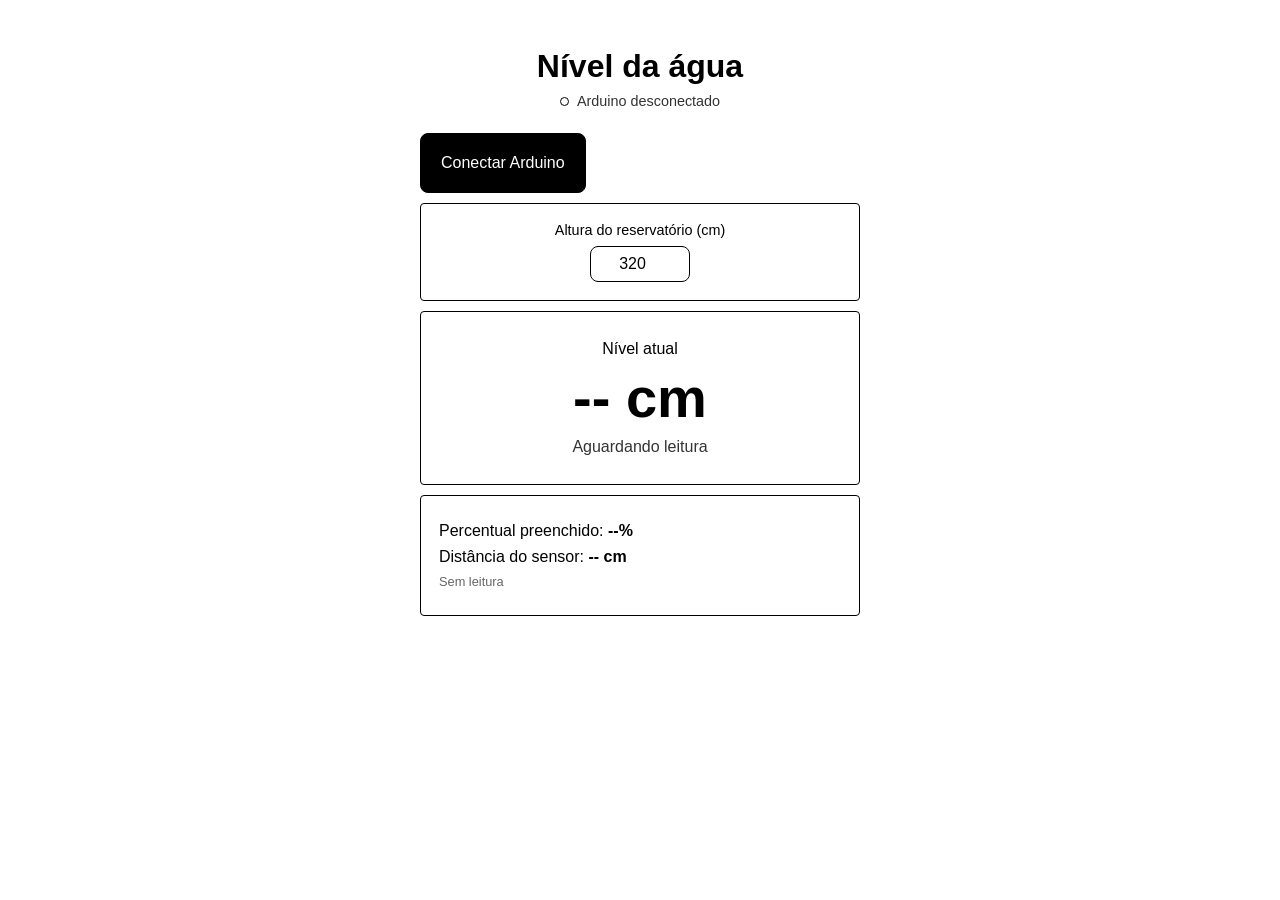
==== web/index.html @ fee064c9 "criação de uma interface web." ====
<!doctype html>
<html lang="pt-br">
  <head>
    <meta charset="UTF-8" />
    <meta name="viewport" content="width=device-width, initial-scale=1.0" />
    <title>Nível da água</title>
    <link rel="stylesheet" href="style.css" />
  </head>
  <body>
    <!-- Span é um pequeno texto utilizavel. -->
    <!-- label é um nome ou descrição de campo. -->  
    <!-- input é um campo de entrada de dados. -->  
    <main class="container">
      <h1>Nível da água</h1>
      <p class="connection">

        <span id="connectionIndicator" class="indicator"></span>
        <span id="connectionStatus">Arduino desconectado</span>
      </p>

      <button id="connectButton" class="button">Conectar Arduino</button>

      <section class="panel">
     
        <label for="tankHeight">Altura do reservatório (cm)</label>
        <input id="tankHeight" type="number" min="1" value="320" />
      </section>

      <section class="reading panel">
        <span>Nível atual</span>
        <strong><span id="levelValue">--</span> cm</strong>
        <p id="levelStatus">Aguardando leitura</p>
      </section>

      <section class="panel details">
        <p>Percentual preenchido: <strong><span id="percentageValue">--</span>%</strong></p>
        <p>Distância do sensor: <strong><span id="distanceValue">--</span> cm</strong></p>
        <p id="lastUpdate">Sem leitura</p>
      </section>
    </main>
    <script src="app.js"></script>
  </body>
</html>
---- web/style.css ----
:root {
  font-family: Arial, sans-serif;
  color: #000;
  background: #fff;
}

* {
  box-sizing: border-box;
}

body {
  margin: 0;
}

.container {
  width: 440px;
  margin: 0 auto;
  padding: 48px 0;
  text-align: center;
}

h1 {
  margin: 0 0 8px;
  font-size: 2rem;
}

.connection {
  display: flex;
  align-items: center;
  justify-content: center;
  gap: 8px;
  margin: 0 0 24px;
  color: #333;
  font-size: 0.9rem;
}

.indicator {
  width: 9px;
  height: 9px;
  border: 1px solid #000;
  border-radius: 50%;
  background: #fff;
}

.indicator-on {
  background: #000;
}

.button,
input {
  border: 1px solid #000;
  border-radius: 8px;
  font: inherit;
}

.button {
  display: flex;
  padding: 20px 20px;
  color: #fff;
  background: #000;
  cursor: pointer;
}

.button:hover {
  background: #333;
}

.panel {
  margin-top: 10px;
  padding: 18px;
  border: 1px solid #000;
  border-radius: 4px;
}

.panel label {
  display: block;
  margin-bottom: 8px;
  font-size: 0.9rem;
}

input {
  width: 100px;
  padding: 8px;
  color: #000;
  background: #fff;
  text-align: center;
}

.reading {
  padding: 28px 18px;
}

.reading > span {
  display: block;
}

.reading strong {
  display: block;
  margin: 12px 0;
  font-size: 3.5rem;
  line-height: 1;
}

.reading p {
  margin: 0;
  color: #333;
}

.details {
  text-align: left;
}

.details p {
  margin: 8px 0;
}

.details p:last-child {
  color: #666;
  font-size: 0.8rem;
}
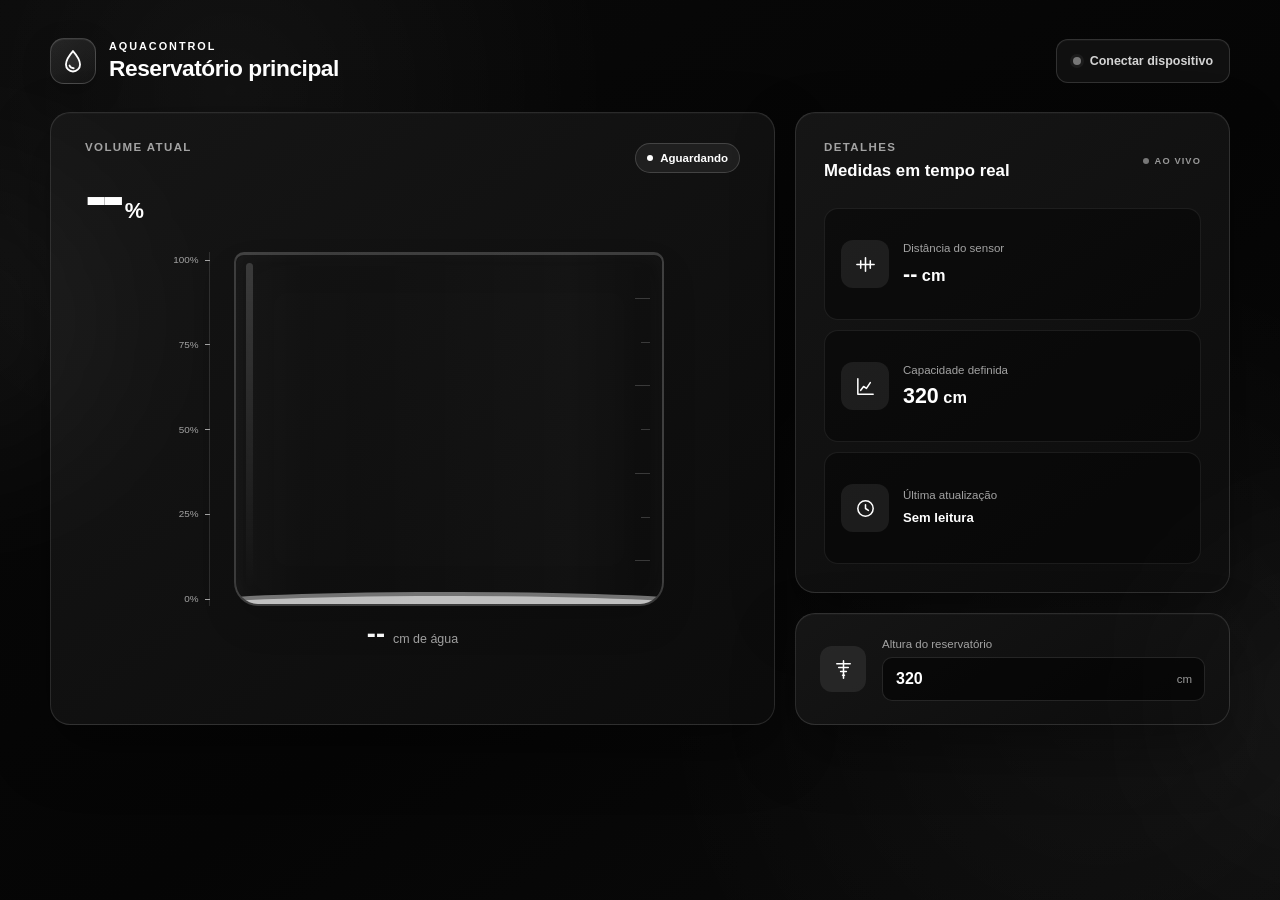
==== commit b7937e46: "Atualização da interface web." ====
--- a/web/index.html
+++ b/web/index.html
@@ -3,40 +3,113 @@
   <head>
     <meta charset="UTF-8" />
     <meta name="viewport" content="width=device-width, initial-scale=1.0" />
-    <title>Nível da água</title>
+    <meta name="theme-color" content="#07111f" />
+    <title>AquaControl | Monitor do Reservatório</title>
     <link rel="stylesheet" href="style.css" />
   </head>
   <body>
-    <!-- Span é um pequeno texto utilizavel. -->
-    <!-- label é um nome ou descrição de campo. -->  
-    <!-- input é um campo de entrada de dados. -->  
-    <main class="container">
-      <h1>Nível da água</h1>
-      <p class="connection">
+    <div class="ambient ambient-one"></div>
+    <div class="ambient ambient-two"></div>
 
-        <span id="connectionIndicator" class="indicator"></span>
-        <span id="connectionStatus">Arduino desconectado</span>
-      </p>
+    <main class="dashboard">
+      <header class="topbar">
+        <div class="brand">
+          <div class="brand-mark" aria-hidden="true">
+            <svg viewBox="0 0 24 24"><path d="M12 2.8S5.5 10.1 5.5 15.2a6.5 6.5 0 0 0 13 0C18.5 10.1 12 2.8 12 2.8Z"/><path d="M8.8 16.2c.6 1.7 2.1 2.5 3.8 2.5"/></svg>
+          </div>
+          <div>
+            <span class="eyebrow">AquaControl</span>
+            <h1>Reservatório principal</h1>
+          </div>
+        </div>
 
-      <button id="connectButton" class="button">Conectar Arduino</button>
+        <button id="connectButton" class="connect-button" type="button">
+          <span id="connectionIndicator" class="status-dot"></span>
+          <span id="connectionStatus">Conectar dispositivo</span>
+        </button>
+      </header>
 
-      <section class="panel">
-     
-        <label for="tankHeight">Altura do reservatório (cm)</label>
-        <input id="tankHeight" type="number" min="1" value="320" />
-      </section>
+      <div class="dashboard-grid">
+        <section class="tank-card card">
+          <div class="card-heading">
+            <div>
+              <span class="section-label">Volume atual</span>
+              <div class="percentage"><span id="percentageValue">--</span><small>%</small></div>
+            </div>
+            <span id="levelBadge" class="level-badge neutral"><i></i><span id="levelStatus">Aguardando</span></span>
+          </div>
 
-      <section class="reading panel">
-        <span>Nível atual</span>
-        <strong><span id="levelValue">--</span> cm</strong>
-        <p id="levelStatus">Aguardando leitura</p>
-      </section>
+          <div class="tank-visual" aria-label="Indicador visual do nível da água">
+            <div class="tank-ruler" aria-hidden="true">
+              <span>100%</span><span>75%</span><span>50%</span><span>25%</span><span>0%</span>
+            </div>
+            <div class="tank">
+              <div class="tank-glass"></div>
+              <div id="waterFill" class="water-fill" style="height: 0%">
+                <div class="wave wave-back"></div>
+                <div class="wave wave-front"></div>
+                <div class="water-shine"></div>
+              </div>
+              <div class="tank-scale" aria-hidden="true">
+                <i></i><i></i><i></i><i></i><i></i><i></i><i></i>
+              </div>
+            </div>
+          </div>
 
-      <section class="panel details">
-        <p>Percentual preenchido: <strong><span id="percentageValue">--</span>%</strong></p>
-        <p>Distância do sensor: <strong><span id="distanceValue">--</span> cm</strong></p>
-        <p id="lastUpdate">Sem leitura</p>
-      </section>
+          <div class="tank-footer">
+            <span id="levelValue">--</span>
+            <span>cm de água</span>
+          </div>
+        </section>
+
+        <aside class="side-column">
+          <section class="card info-card">
+            <div class="card-heading compact">
+              <div>
+                <span class="section-label">Detalhes</span>
+                <h2>Medidas em tempo real</h2>
+              </div>
+              <div class="live-chip"><i></i> AO VIVO</div>
+            </div>
+
+            <div class="metrics">
+              <article class="metric">
+                <div class="metric-icon cyan">
+                  <svg viewBox="0 0 24 24"><path d="M3 12h18M7 8v8M17 8v8M12 5v14"/></svg>
+                </div>
+                <div><span>Distância do sensor</span><strong><b id="distanceValue">--</b> cm</strong></div>
+              </article>
+
+              <article class="metric">
+                <div class="metric-icon blue">
+                  <svg viewBox="0 0 24 24"><path d="M4 20V4M4 20h16M7 16l3-4 3 2 4-6"/></svg>
+                </div>
+                <div><span>Capacidade definida</span><strong><b id="tankHeightValue">320</b> cm</strong></div>
+              </article>
+
+              <article class="metric">
+                <div class="metric-icon violet">
+                  <svg viewBox="0 0 24 24"><circle cx="12" cy="12" r="8"/><path d="M12 8v4l3 2"/></svg>
+                </div>
+                <div><span>Última atualização</span><strong id="lastUpdate">Sem leitura</strong></div>
+              </article>
+            </div>
+          </section>
+
+          <section class="card calibration-card">
+            <div class="calibration-icon">
+              <svg viewBox="0 0 24 24"><path d="M12 3v18M5 6h14M7 10h10M9 14h6M11 18h2"/></svg>
+            </div>
+            <div class="calibration-content">
+              <label for="tankHeight">Altura do reservatório</label>
+              <div class="input-wrap">
+                <input id="tankHeight" type="number" min="1" value="320" inputmode="decimal" />
+                <span>cm</span>
+              </div>
+            </div>
+          </section>
+        </aside>
+      </div>
     </main>
     <script src="app.js"></script>
   </body>
--- a/web/style.css
+++ b/web/style.css
@@ -1,120 +1,196 @@
 :root {
-  font-family: Arial, sans-serif;
-  color: #000;
-  background: #fff;
+  --bg: #050505;
+  --panel: rgba(18, 18, 18, 0.96);
+  --panel-border: rgba(255, 255, 255, 0.14);
+  --text: #ffffff;
+  --muted: #a3a3a3;
+  --cyan: #ffffff;
+  --blue: #ffffff;
+  --green: #ffffff;
+  --yellow: #ffffff;
+  --red: #ffffff;
+  font-family: Inter, "Segoe UI", Arial, sans-serif;
+  color: var(--text);
+  background: var(--bg);
 }
 
-* {
-  box-sizing: border-box;
-}
+* { box-sizing: border-box; }
 
 body {
   margin: 0;
+  min-height: 100vh;
+  overflow-x: hidden;
+  background:
+    radial-gradient(circle at 18% 10%, rgba(255, 255, 255, 0.045), transparent 24rem),
+    radial-gradient(circle at 86% 78%, rgba(255, 255, 255, 0.035), transparent 28rem),
+    linear-gradient(145deg, #090909 0%, #050505 55%, #0b0b0b 100%);
 }
 
-.container {
-  width: 440px;
-  margin: 0 auto;
-  padding: 48px 0;
-  text-align: center;
+body::before {
+  content: "";
+  position: fixed;
+  inset: 0;
+  pointer-events: none;
+  opacity: 0.12;
+  background-image:
+    linear-gradient(rgba(255, 255, 255, 0.025) 1px, transparent 1px),
+    linear-gradient(90deg, rgba(255, 255, 255, 0.025) 1px, transparent 1px);
+  background-size: 44px 44px;
+  mask-image: linear-gradient(to bottom, black, transparent 85%);
 }
 
-h1 {
-  margin: 0 0 8px;
-  font-size: 2rem;
+.ambient { position: fixed; border-radius: 50%; filter: blur(100px); pointer-events: none; }
+.ambient-one { width: 280px; height: 280px; left: -180px; top: 20%; background: rgba(255, 255, 255, 0.06); }
+.ambient-two { width: 320px; height: 320px; right: -220px; bottom: 5%; background: rgba(255, 255, 255, 0.04); }
+
+button, input { font: inherit; }
+button { cursor: pointer; }
+
+.dashboard { width: min(1180px, calc(100% - 48px)); margin: 0 auto; padding: 38px 0 44px; }
+
+.topbar {
+  display: flex;
+  align-items: center;
+  justify-content: space-between;
+  margin-bottom: 28px;
 }
 
-.connection {
+.brand { display: flex; align-items: center; gap: 13px; }
+.brand-mark {
+  display: grid;
+  place-items: center;
+  width: 46px;
+  height: 46px;
+  border: 1px solid rgba(255, 255, 255, 0.18);
+  border-radius: 14px;
+  background: linear-gradient(145deg, rgba(255, 255, 255, 0.10), rgba(255, 255, 255, 0.025));
+  box-shadow: inset 0 1px rgba(255,255,255,.06), 0 10px 30px rgba(0,0,0,.18);
+}
+.brand-mark svg { width: 26px; fill: none; stroke: #ffffff; stroke-width: 1.7; stroke-linecap: round; stroke-linejoin: round; }
+.brand-mark svg path:first-child { fill: rgba(255, 255, 255, 0.08); }
+.eyebrow { display: block; margin-bottom: 3px; color: #ffffff; font-size: .68rem; font-weight: 800; letter-spacing: .18em; text-transform: uppercase; }
+h1 { margin: 0; font-size: clamp(1.1rem, 2vw, 1.42rem); letter-spacing: -.02em; }
+
+.connect-button {
   display: flex;
   align-items: center;
-  justify-content: center;
-  gap: 8px;
-  margin: 0 0 24px;
-  color: #333;
-  font-size: 0.9rem;
+  gap: 9px;
+  min-height: 44px;
+  padding: 0 16px;
+  border: 1px solid rgba(255, 255, 255, 0.14);
+  border-radius: 12px;
+  color: #d4d4d4;
+  background: rgba(18, 18, 18, 0.92);
+  box-shadow: inset 0 1px rgba(255,255,255,.03);
+  font-size: .78rem;
+  font-weight: 700;
+  transition: .25s ease;
+}
+.connect-button:hover { border-color: rgba(255, 255, 255, 0.32); }
+.status-dot { width: 8px; height: 8px; border-radius: 50%; background: #777777; box-shadow: 0 0 0 3px rgba(255, 255, 255, 0.05); }
+.status-dot.connected { background: #ffffff; box-shadow: 0 0 12px rgba(255, 255, 255, 0.55), 0 0 0 3px rgba(255, 255, 255, 0.08); }
+.status-dot.error { background: #777777; box-shadow: 0 0 12px rgba(255, 255, 255, 0.25), 0 0 0 3px rgba(255, 255, 255, 0.06); }
+
+.dashboard-grid { display: grid; grid-template-columns: minmax(390px, 1.25fr) minmax(360px, .75fr); gap: 20px; }
+.card {
+  border: 1px solid rgba(255, 255, 255, 0.12);
+  border-radius: 20px;
+  background: linear-gradient(145deg, rgba(22, 22, 22, 0.98), rgba(12, 12, 12, 0.98));
+  box-shadow: 0 24px 60px rgba(0, 0, 0, 0.38), inset 0 1px rgba(255, 255, 255, 0.025);
 }
 
-.indicator {
-  width: 9px;
-  height: 9px;
-  border: 1px solid #000;
-  border-radius: 50%;
-  background: #fff;
+.tank-card { min-height: 610px; padding: 28px 34px 24px; }
+.card-heading { display: flex; justify-content: space-between; align-items: flex-start; }
+.card-heading.compact { align-items: center; }
+.section-label { display: block; margin-bottom: 8px; color: var(--muted); font-size: .72rem; font-weight: 800; letter-spacing: .12em; text-transform: uppercase; }
+.percentage { font-size: 4.2rem; line-height: 1; font-weight: 750; letter-spacing: -.075em; }
+.percentage small { margin-left: 5px; color: #ffffff; font-size: 1.35rem; letter-spacing: 0; }
+
+.level-badge { display: flex; align-items: center; gap: 7px; margin-top: 2px; padding: 8px 11px; border: 1px solid rgba(255, 255, 255, 0.16); border-radius: 999px; color: #ffffff; background: rgba(255, 255, 255, 0.06); font-size: .72rem; font-weight: 800; }
+.level-badge i { width: 6px; height: 6px; border-radius: 50%; background: #ffffff; }
+.level-badge.normal { color: #ffffff; border-color: rgba(255, 255, 255, 0.16); background: rgba(255, 255, 255, 0.07); }
+.level-badge.normal i { background: #ffffff; box-shadow: 0 0 9px rgba(255, 255, 255, 0.55); }
+.level-badge.low { color: #ffffff; border-color: rgba(255, 255, 255, 0.18); background: rgba(255, 255, 255, 0.07); }
+.level-badge.low i { background: #ffffff; box-shadow: 0 0 9px rgba(255, 255, 255, 0.55); }
+.level-badge.high { color: #ffffff; border-color: rgba(255, 255, 255, 0.18); background: rgba(255, 255, 255, 0.07); }
+.level-badge.high i { background: #ffffff; box-shadow: 0 0 9px rgba(255, 255, 255, 0.55); }
+
+.tank-visual { display: flex; align-items: stretch; justify-content: center; height: 390px; padding: 24px 0 12px; }
+.tank-ruler { display: flex; flex-direction: column; justify-content: space-between; width: 48px; padding: 2px 10px 2px 0; color: #a3a3a3; border-right: 1px solid rgba(255, 255, 255, 0.12); font-size: .62rem; text-align: right; }
+.tank-ruler span { position: relative; }
+.tank-ruler span::after { content: ""; position: absolute; right: -11px; top: 50%; width: 5px; height: 1px; background: #a3a3a3; }
+
+.tank { position: relative; width: min(76%, 430px); height: 100%; margin-left: 24px; overflow: hidden; border: 2px solid rgba(255, 255, 255, 0.18); border-top-width: 3px; border-radius: 10px 10px 24px 24px; background: linear-gradient(90deg, rgba(255,255,255,.025), transparent 20%, rgba(255,255,255,.018) 78%, transparent); box-shadow: inset 0 0 40px rgba(0,0,0,.16), 0 18px 35px rgba(0,0,0,.12); }
+.tank::before { content: ""; position: absolute; z-index: 6; inset: 8px auto 14px 10px; width: 7px; border-radius: 10px; background: linear-gradient(to bottom, rgba(255,255,255,.16), transparent); }
+.tank-glass { position: absolute; z-index: 5; inset: 0; border-radius: inherit; box-shadow: inset 0 0 20px rgba(255, 255, 255, 0.03); }
+.water-fill { position: absolute; z-index: 2; left: 0; right: 0; bottom: 0; min-height: 0; background: linear-gradient(155deg, #f5f5f5, #cfcfcf 70%, #a8a8a8); transition: height 1.2s cubic-bezier(.22,.8,.25,1); box-shadow: 0 -4px 18px rgba(255, 255, 255, 0.18); }
+.water-fill::after { content: ""; position: absolute; inset: 0; opacity: 0.12; background-image: radial-gradient(rgba(255,255,255,.8) 1px, transparent 1px); background-size: 17px 17px; }
+.wave { position: absolute; z-index: 3; left: -10%; width: 120%; height: 24px; top: -12px; border-radius: 48%; }
+.wave-back { background: rgba(255, 255, 255, 0.42); animation: wave 5s ease-in-out infinite alternate; }
+.wave-front { top: -8px; background: rgba(255, 255, 255, 0.55); animation: wave 3.6s ease-in-out infinite alternate-reverse; }
+.water-shine { position: absolute; z-index: 4; width: 32%; height: 110%; right: 8%; top: -5%; transform: rotate(8deg); background: linear-gradient(90deg, transparent, rgba(255,255,255,.09), transparent); filter: blur(5px); }
+.tank-scale { position: absolute; z-index: 7; inset: 0 12px; display: flex; flex-direction: column; justify-content: space-evenly; align-items: flex-end; pointer-events: none; }
+.tank-scale i { width: 9px; height: 1px; background: rgba(255, 255, 255, 0.18); }
+.tank-scale i:nth-child(odd) { width: 15px; }
+
+@keyframes wave { from { transform: translateX(-2%) rotate(-1deg); } to { transform: translateX(2%) rotate(1deg); } }
+
+.tank-footer { display: flex; align-items: baseline; justify-content: center; gap: 8px; height: 44px; }
+.tank-footer span:first-child { font-size: 1.7rem; font-weight: 800; }
+.tank-footer span:last-child { color: var(--muted); font-size: .78rem; }
+
+.side-column { display: grid; grid-template-rows: 1fr 112px; gap: 20px; }
+.info-card { padding: 28px; }
+.info-card h2 { margin: 0; font-size: 1.05rem; }
+.live-chip { display: flex; align-items: center; gap: 6px; color: #999999; font-size: .58rem; font-weight: 900; letter-spacing: .12em; }
+.live-chip i { width: 6px; height: 6px; border-radius: 50%; background: #777777; }
+.live-chip i.active { background: #ffffff; box-shadow: 0 0 8px rgba(255, 255, 255, 0.75); }
+.metrics { display: grid; gap: 10px; margin-top: 27px; }
+.metric { display: flex; align-items: center; gap: 14px; min-height: 112px; padding: 16px; border: 1px solid rgba(255, 255, 255, 0.08); border-radius: 14px; background: rgba(0, 0, 0, 0.38); }
+.metric-icon { display: grid; flex: 0 0 48px; place-items: center; width: 48px; height: 48px; border-radius: 12px; }
+.metric-icon svg { width: 23px; fill: none; stroke: currentColor; stroke-width: 1.6; stroke-linecap: round; stroke-linejoin: round; }
+.metric-icon.cyan { color: #ffffff; background: rgba(255, 255, 255, 0.08); }
+.metric-icon.blue { color: #ffffff; background: rgba(255, 255, 255, 0.08); }
+.metric-icon.violet { color: #ffffff; background: rgba(255, 255, 255, 0.08); }
+.metric > div:last-child { min-width: 0; }
+.metric span { display: block; margin-bottom: 8px; color: var(--muted); font-size: .72rem; }
+.metric strong { display: block; color: #ffffff; font-size: 1.02rem; }
+.metric strong b { font-size: 1.34rem; }
+.metric strong#lastUpdate { font-size: .82rem; line-height: 1.35; }
+
+.calibration-card { display: flex; align-items: center; gap: 16px; padding: 20px 24px; }
+.calibration-icon { display: grid; flex: 0 0 46px; place-items: center; width: 46px; height: 46px; border-radius: 12px; color: #ffffff; background: rgba(255, 255, 255, 0.08); }
+.calibration-icon svg { width: 23px; fill: none; stroke: currentColor; stroke-width: 1.6; stroke-linecap: round; }
+.calibration-content { flex: 1; }
+.calibration-content label { display: block; margin-bottom: 7px; color: var(--muted); font-size: .72rem; }
+.input-wrap { position: relative; }
+.input-wrap input { width: 100%; height: 44px; padding: 0 48px 0 13px; border: 1px solid rgba(255, 255, 255, 0.12); border-radius: 10px; outline: none; color: #ffffff; background: rgba(0, 0, 0, 0.55); font-weight: 750; }
+.input-wrap input:focus { border-color: rgba(255, 255, 255, 0.42); box-shadow: 0 0 0 3px rgba(255, 255, 255, 0.06); }
+.input-wrap span { position: absolute; right: 13px; top: 50%; transform: translateY(-50%); color: #999999; font-size: .72rem; }
+
+@media (max-width: 900px) {
+  .dashboard { width: min(680px, calc(100% - 32px)); }
+  .dashboard-grid { grid-template-columns: 1fr; }
+  .tank-card { min-height: 560px; }
+  .side-column { grid-template-rows: auto 112px; }
+  .metrics { grid-template-columns: repeat(3, 1fr); }
+  .metric { min-height: 150px; align-items: flex-start; flex-direction: column; }
 }
 
-.indicator-on {
-  background: #000;
+@media (max-width: 600px) {
+  .dashboard { width: calc(100% - 24px); padding-top: 22px; }
+  .topbar { align-items: flex-start; }
+  .brand-mark { width: 40px; height: 40px; }
+  .eyebrow { display: none; }
+  h1 { max-width: 170px; font-size: 1rem; line-height: 1.25; }
+  .connect-button { max-width: 145px; min-height: 40px; padding: 0 11px; }
+  #connectionStatus { overflow: hidden; text-overflow: ellipsis; white-space: nowrap; }
+  .tank-card { min-height: 530px; padding: 22px 16px 18px; }
+  .percentage { font-size: 3.4rem; }
+  .tank-visual { height: 330px; }
+  .tank { width: calc(100% - 70px); margin-left: 12px; }
+  .tank-ruler { width: 42px; }
+  .metrics { grid-template-columns: 1fr; }
+  .metric { min-height: 82px; flex-direction: row; align-items: center; }
+  .side-column { grid-template-rows: auto 112px; }
 }
-
-.button,
-input {
-  border: 1px solid #000;
-  border-radius: 8px;
-  font: inherit;
-}
-
-.button {
-  display: flex;
-  padding: 20px 20px;
-  color: #fff;
-  background: #000;
-  cursor: pointer;
-}
-
-.button:hover {
-  background: #333;
-}
-
-.panel {
-  margin-top: 10px;
-  padding: 18px;
-  border: 1px solid #000;
-  border-radius: 4px;
-}
-
-.panel label {
-  display: block;
-  margin-bottom: 8px;
-  font-size: 0.9rem;
-}
-
-input {
-  width: 100px;
-  padding: 8px;
-  color: #000;
-  background: #fff;
-  text-align: center;
-}
-
-.reading {
-  padding: 28px 18px;
-}
-
-.reading > span {
-  display: block;
-}
-
-.reading strong {
-  display: block;
-  margin: 12px 0;
-  font-size: 3.5rem;
-  line-height: 1;
-}
-
-.reading p {
-  margin: 0;
-  color: #333;
-}
-
-.details {
-  text-align: left;
-}
-
-.details p {
-  margin: 8px 0;
-}
-
-.details p:last-child {
-  color: #666;
-  font-size: 0.8rem;
-}
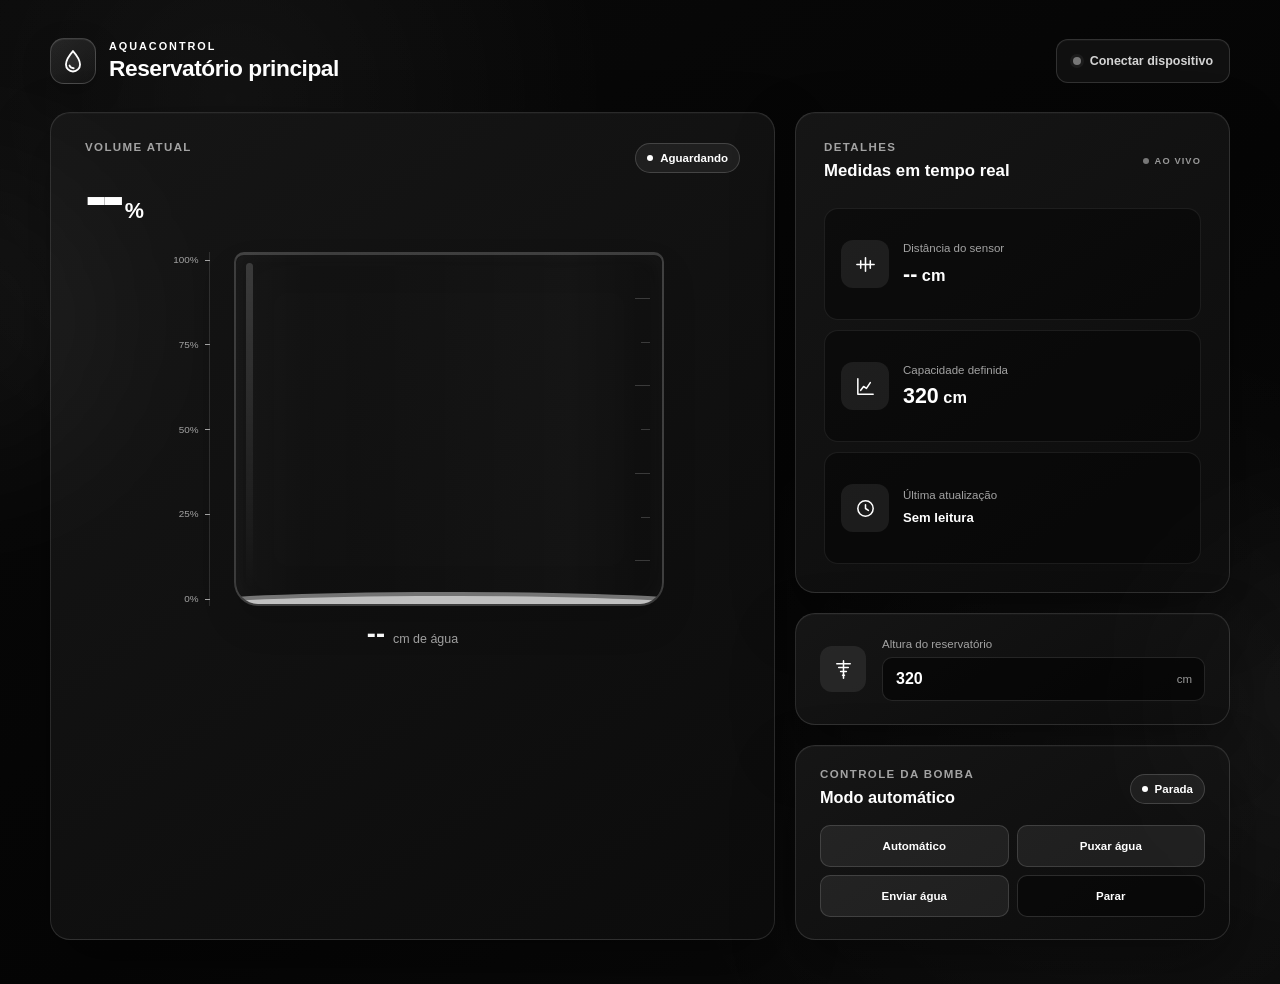
==== commit fbe2d7a9: "mudança" ====
--- a/web/index.html
+++ b/web/index.html
@@ -108,6 +108,23 @@
               </div>
             </div>
           </section>
+
+          <section class="card pump-card">
+            <div class="pump-heading">
+              <div>
+                <span class="section-label">Controle da bomba</span>
+                <h2 id="pumpMode">Modo automático</h2>
+              </div>
+              <span id="pumpStatusBadge" class="level-badge neutral"><i></i><span id="pumpStatus">Parada</span></span>
+            </div>
+
+            <div class="pump-buttons">
+              <button id="pumpAutoButton" class="pump-button" type="button">Automático</button>
+              <button id="pumpFillButton" class="pump-button" type="button">Puxar água</button>
+              <button id="pumpDrainButton" class="pump-button" type="button">Enviar água</button>
+              <button id="pumpStopButton" class="pump-button stop" type="button">Parar</button>
+            </div>
+          </section>
         </aside>
       </div>
     </main>
--- a/web/style.css
+++ b/web/style.css
@@ -139,7 +139,7 @@
 .tank-footer span:first-child { font-size: 1.7rem; font-weight: 800; }
 .tank-footer span:last-child { color: var(--muted); font-size: .78rem; }
 
-.side-column { display: grid; grid-template-rows: 1fr 112px; gap: 20px; }
+.side-column { display: grid; grid-template-rows: auto 112px auto; gap: 20px; }
 .info-card { padding: 28px; }
 .info-card h2 { margin: 0; font-size: 1.05rem; }
 .live-chip { display: flex; align-items: center; gap: 6px; color: #999999; font-size: .58rem; font-weight: 900; letter-spacing: .12em; }
@@ -168,6 +168,14 @@
 .input-wrap input:focus { border-color: rgba(255, 255, 255, 0.42); box-shadow: 0 0 0 3px rgba(255, 255, 255, 0.06); }
 .input-wrap span { position: absolute; right: 13px; top: 50%; transform: translateY(-50%); color: #999999; font-size: .72rem; }
 
+.pump-card { padding: 22px 24px; }
+.pump-heading { display: flex; align-items: center; justify-content: space-between; gap: 12px; }
+.pump-heading h2 { margin: 0; font-size: 1.02rem; }
+.pump-buttons { display: grid; grid-template-columns: repeat(2, 1fr); gap: 8px; margin-top: 18px; }
+.pump-button { min-height: 42px; border: 1px solid rgba(255,255,255,.14); border-radius: 10px; color: #fff; background: rgba(255,255,255,.07); font-size: .72rem; font-weight: 800; }
+.pump-button:hover { border-color: rgba(255,255,255,.38); background: rgba(255,255,255,.11); }
+.pump-button.stop { background: rgba(0,0,0,.38); }
+
 @media (max-width: 900px) {
   .dashboard { width: min(680px, calc(100% - 32px)); }
   .dashboard-grid { grid-template-columns: 1fr; }
